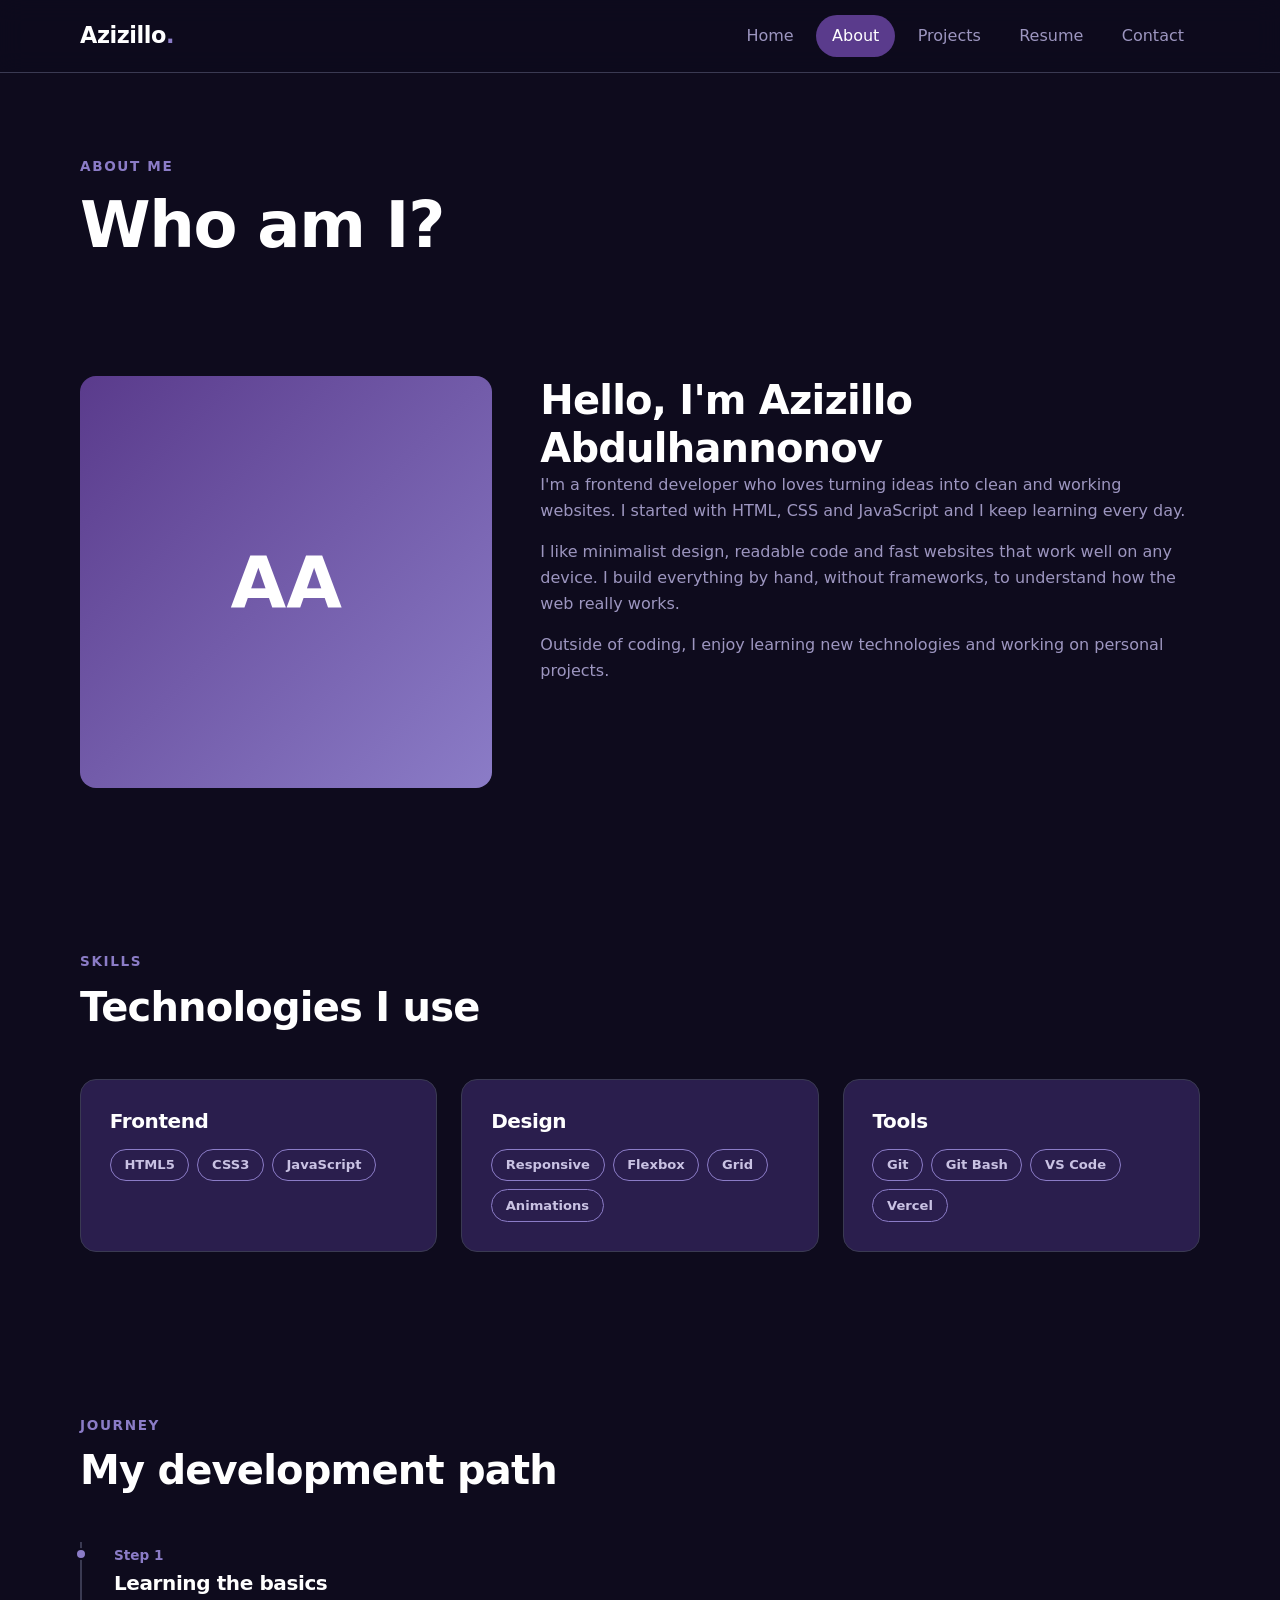
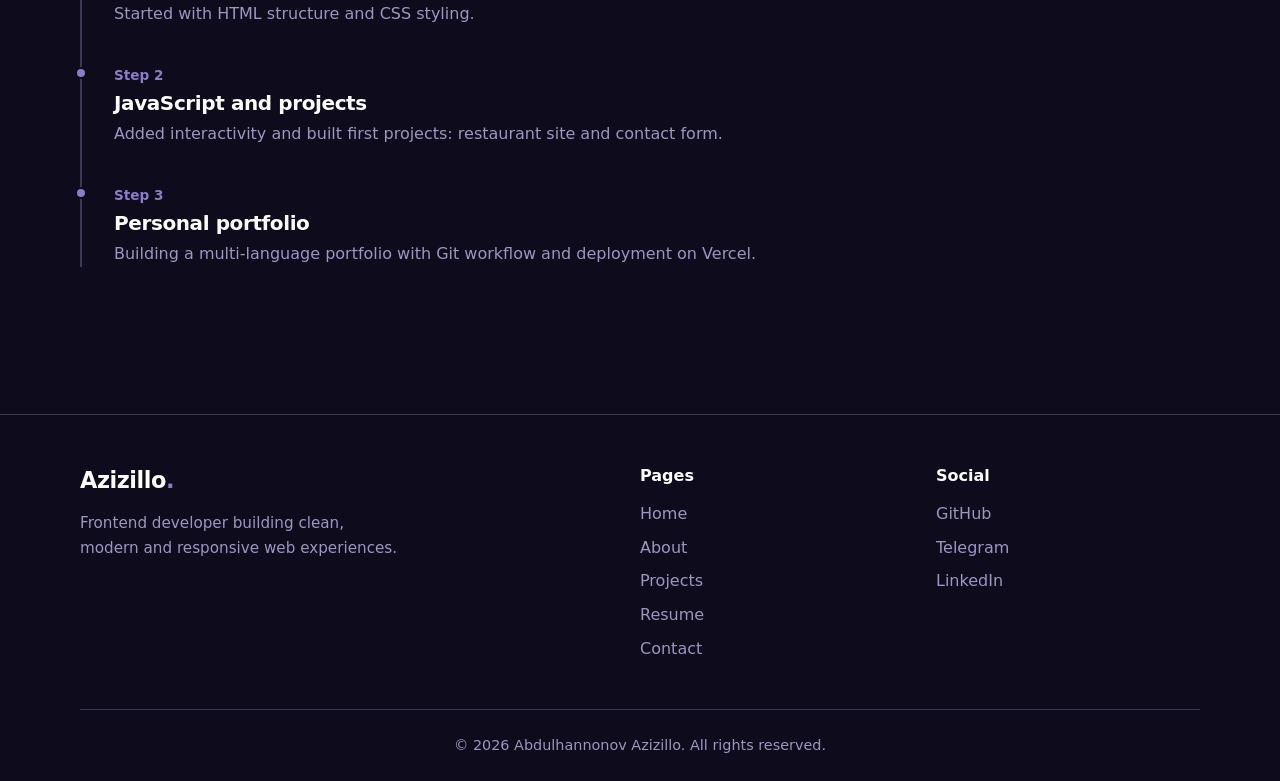
==== about.html @ 7f2ae568 "feat: add design system, header, footer, home and about pages" ====
<!doctype html>
<html lang="en" data-theme="dark">
    <head>
        <meta charset="UTF-8" />
        <meta name="viewport" content="width=device-width, initial-scale=1.0" />
        <meta
            name="description"
            content="About Abdulhannonov Azizillo: skills, technologies and journey."
        />
        <title>About | Azizillo</title>

        <link rel="stylesheet" href="css/style.css" />
        <link rel="stylesheet" href="css/components.css" />
        <link rel="stylesheet" href="css/about.css" />
        <link rel="stylesheet" href="css/responsive.css" />
    </head>
    <body>
        <!-- ===== Header ===== -->
        <header class="header">
            <div class="container header__inner">
                <a href="index.html" class="logo">Azizillo<span>.</span></a>

                <nav class="nav" aria-label="Main navigation">
                    <ul class="nav__list">
                        <li><a href="index.html" class="nav__link">Home</a></li>
                        <li>
                            <a href="about.html" class="nav__link active"
                                >About</a
                            >
                        </li>
                        <li>
                            <a href="projects.html" class="nav__link"
                                >Projects</a
                            >
                        </li>
                        <li>
                            <a href="resume.html" class="nav__link">Resume</a>
                        </li>
                        <li>
                            <a href="contact.html" class="nav__link">Contact</a>
                        </li>
                    </ul>
                </nav>
            </div>
        </header>

        <main>
            <!-- ===== Page title ===== -->
            <section class="page-head">
                <div class="container">
                    <span class="section-label">About me</span>
                    <h1>Who am I?</h1>
                </div>
            </section>

            <!-- ===== Intro ===== -->
            <section class="section">
                <div class="container about__grid">
                    <div class="about__photo" aria-hidden="true">AA</div>

                    <div class="about__content">
                        <h2>Hello, I'm Azizillo Abdulhannonov</h2>
                        <p>
                            I'm a frontend developer who loves turning ideas
                            into clean and working websites. I started with
                            HTML, CSS and JavaScript and I keep learning every
                            day.
                        </p>
                        <p>
                            I like minimalist design, readable code and fast
                            websites that work well on any device. I build
                            everything by hand, without frameworks, to
                            understand how the web really works.
                        </p>
                        <p>
                            Outside of coding, I enjoy learning new technologies
                            and working on personal projects.
                        </p>
                    </div>
                </div>
            </section>

            <!-- ===== Skills ===== -->
            <section class="section">
                <div class="container">
                    <div class="section-head">
                        <span class="section-label">Skills</span>
                        <h2>Technologies I use</h2>
                    </div>

                    <div class="skills__grid">
                        <article class="card">
                            <h3>Frontend</h3>
                            <div class="tags">
                                <span class="tag">HTML5</span>
                                <span class="tag">CSS3</span>
                                <span class="tag">JavaScript</span>
                            </div>
                        </article>

                        <article class="card">
                            <h3>Design</h3>
                            <div class="tags">
                                <span class="tag">Responsive</span>
                                <span class="tag">Flexbox</span>
                                <span class="tag">Grid</span>
                                <span class="tag">Animations</span>
                            </div>
                        </article>

                        <article class="card">
                            <h3>Tools</h3>
                            <div class="tags">
                                <span class="tag">Git</span>
                                <span class="tag">Git Bash</span>
                                <span class="tag">VS Code</span>
                                <span class="tag">Vercel</span>
                            </div>
                        </article>
                    </div>
                </div>
            </section>

            <!-- ===== Journey ===== -->
            <section class="section">
                <div class="container">
                    <div class="section-head">
                        <span class="section-label">Journey</span>
                        <h2>My development path</h2>
                    </div>

                    <div class="timeline">
                        <div class="timeline__item">
                            <span class="timeline__date">Step 1</span>
                            <h3>Learning the basics</h3>
                            <p>Started with HTML structure and CSS styling.</p>
                        </div>

                        <div class="timeline__item">
                            <span class="timeline__date">Step 2</span>
                            <h3>JavaScript and projects</h3>
                            <p>
                                Added interactivity and built first projects:
                                restaurant site and contact form.
                            </p>
                        </div>

                        <div class="timeline__item">
                            <span class="timeline__date">Step 3</span>
                            <h3>Personal portfolio</h3>
                            <p>
                                Building a multi-language portfolio with Git
                                workflow and deployment on Vercel.
                            </p>
                        </div>
                    </div>
                </div>
            </section>
        </main>

        <!-- ===== Footer ===== -->
        <footer class="footer">
            <div class="container">
                <div class="footer__grid">
                    <div class="footer__brand">
                        <a href="index.html" class="logo"
                            >Azizillo<span>.</span></a
                        >
                        <p class="footer__text">
                            Frontend developer building clean, modern and
                            responsive web experiences.
                        </p>
                    </div>

                    <div>
                        <h4 class="footer__title">Pages</h4>
                        <ul class="footer__list">
                            <li><a href="index.html">Home</a></li>
                            <li><a href="about.html">About</a></li>
                            <li><a href="projects.html">Projects</a></li>
                            <li><a href="resume.html">Resume</a></li>
                            <li><a href="contact.html">Contact</a></li>
                        </ul>
                    </div>

                    <div>
                        <h4 class="footer__title">Social</h4>
                        <ul class="footer__list">
                            <li>
                                <a href="#" target="_blank" rel="noopener"
                                    >GitHub</a
                                >
                            </li>
                            <li>
                                <a href="#" target="_blank" rel="noopener"
                                    >Telegram</a
                                >
                            </li>
                            <li>
                                <a href="#" target="_blank" rel="noopener"
                                    >LinkedIn</a
                                >
                            </li>
                        </ul>
                    </div>
                </div>

                <p class="footer__bottom">
                    &copy; 2026 Abdulhannonov Azizillo. All rights reserved.
                </p>
            </div>
        </footer>
    </body>
</html>
---- css/style.css ----
/* ========== Ranglar (Dark rejim - asosiy) ========== */
:root {
    --bg: #0e0b1d;
    --surface: #2a1e4d;
    --primary: #5a3b8c;
    --primary-soft: #8b7cc7;
    --text: #c9c2e3;
    --heading: #ffffff;
    --muted: #9d96c0;
    --border: #3a3a52;
    --header-bg: rgba(14, 11, 29, 0.85);
    --shadow: 0 10px 30px rgba(0, 0, 0, 0.35);

    --radius: 16px;
    --transition: 0.25s ease;
    --font: "Segoe UI", system-ui, -apple-system, Roboto, Arial, sans-serif;
}

/* ========== Light rejim ========== */
[data-theme="light"] {
    --bg: #f6f4fb;
    --surface: #ffffff;
    --text: #3b3555;
    --heading: #1c1530;
    --muted: #5b5575;
    --border: #c9c2e3;
    --header-bg: rgba(246, 244, 251, 0.85);
    --shadow: 0 10px 30px rgba(90, 59, 140, 0.12);
}

/* ========== Reset ========== */
*,
*::before,
*::after {
    box-sizing: border-box;
    margin: 0;
    padding: 0;
}

html {
    scroll-behavior: smooth;
}

body {
    font-family: var(--font);
    background: var(--bg);
    color: var(--text);
    line-height: 1.6;
    overflow-x: hidden;
    transition:
        background var(--transition),
        color var(--transition);
}

img {
    max-width: 100%;
    display: block;
}

a {
    color: inherit;
    text-decoration: none;
}

ul {
    list-style: none;
}

/* ========== Typography ========== */
h1,
h2,
h3 {
    color: var(--heading);
    line-height: 1.2;
    letter-spacing: -0.02em;
}

h1 {
    font-size: clamp(2.4rem, 6vw, 4rem);
    font-weight: 800;
}

h2 {
    font-size: clamp(1.8rem, 4vw, 2.5rem);
    font-weight: 700;
}

h3 {
    font-size: 1.25rem;
    font-weight: 600;
}

/* ========== Layout ========== */
.container {
    width: min(1120px, 100% - 2rem);
    margin-inline: auto;
}

.section {
    padding: 5rem 0;
}
---- css/components.css ----
/* ========== Header ========== */
.header {
    position: sticky;
    top: 0;
    z-index: 100;
    background: var(--header-bg);
    backdrop-filter: blur(12px);
    -webkit-backdrop-filter: blur(12px);
    border-bottom: 1px solid var(--border);
}

.header__inner {
    display: flex;
    align-items: center;
    justify-content: space-between;
    gap: 1.5rem;
    min-height: 72px;
}

.logo {
    font-size: 1.4rem;
    font-weight: 800;
    color: var(--heading);
    letter-spacing: -0.02em;
}

.logo span {
    color: var(--primary-soft);
}

/* ========== Navigation ========== */
.nav__list {
    display: flex;
    gap: 0.4rem;
}

.nav__link {
    display: block;
    padding: 0.5rem 1rem;
    border-radius: 999px;
    font-weight: 500;
    color: var(--muted);
    transition:
        color var(--transition),
        background var(--transition);
}

.nav__link:hover {
    color: var(--heading);
    background: var(--surface);
}

.nav__link.active {
    color: #ffffff;
    background: var(--primary);
}

/* ========== Buttons ========== */
.btn {
    display: inline-block;
    padding: 0.85rem 1.8rem;
    border-radius: 999px;
    font-weight: 600;
    font-size: 1rem;
    border: 2px solid transparent;
    cursor: pointer;
    transition:
        transform var(--transition),
        background var(--transition),
        color var(--transition),
        border-color var(--transition);
}

.btn:hover {
    transform: translateY(-3px);
}

.btn-primary {
    background: var(--primary);
    color: #ffffff;
}

.btn-primary:hover {
    background: var(--primary-soft);
}

.btn-outline {
    background: transparent;
    color: var(--heading);
    border-color: var(--primary-soft);
}

.btn-outline:hover {
    background: var(--primary-soft);
    color: #ffffff;
}

/* ========== Section title ========== */
.section-head {
    margin-bottom: 3rem;
}

.section-label {
    display: inline-block;
    margin-bottom: 0.6rem;
    font-size: 0.85rem;
    font-weight: 700;
    letter-spacing: 0.12em;
    text-transform: uppercase;
    color: var(--primary-soft);
}

.section-text {
    margin-top: 0.8rem;
    max-width: 600px;
    color: var(--muted);
}

/* ========== Card ========== */
.card {
    background: var(--surface);
    border: 1px solid var(--border);
    border-radius: var(--radius);
    padding: 1.8rem;
    transition:
        transform var(--transition),
        box-shadow var(--transition),
        border-color var(--transition);
}

.card:hover {
    transform: translateY(-6px);
    box-shadow: var(--shadow);
    border-color: var(--primary-soft);
}

.card__thumb {
    height: 160px;
    margin-bottom: 1.2rem;
    border-radius: 12px;
    background: linear-gradient(135deg, var(--primary), var(--primary-soft));
}

.card__text {
    margin: 0.6rem 0 1.2rem;
    color: var(--muted);
    font-size: 0.95rem;
}

/* ========== Tags ========== */
.tags {
    display: flex;
    flex-wrap: wrap;
    gap: 0.5rem;
}

.tag {
    padding: 0.3rem 0.85rem;
    font-size: 0.82rem;
    font-weight: 600;
    border-radius: 999px;
    color: var(--text);
    border: 1px solid var(--border);
    background: transparent;
}

.card .tag {
    border-color: var(--primary-soft);
}

/* ========== Footer ========== */
.footer {
    margin-top: 2rem;
    padding: 3rem 0 1.5rem;
    border-top: 1px solid var(--border);
}

.footer__grid {
    display: grid;
    grid-template-columns: 2fr 1fr 1fr;
    gap: 2rem;
}

.footer__text {
    margin-top: 0.8rem;
    max-width: 320px;
    color: var(--muted);
    font-size: 0.95rem;
}

.footer__title {
    margin-bottom: 0.8rem;
    font-size: 1rem;
    color: var(--heading);
}

.footer__list li {
    margin-bottom: 0.5rem;
}

.footer__list a {
    color: var(--muted);
    transition: color var(--transition);
}

.footer__list a:hover {
    color: var(--primary-soft);
}

.footer__bottom {
    margin-top: 2.5rem;
    padding-top: 1.5rem;
    border-top: 1px solid var(--border);
    text-align: center;
    font-size: 0.9rem;
    color: var(--muted);
}
---- css/about.css ----
/* ========== Page title ========== */
.page-head {
    padding: 5rem 0 2rem;
}

/* ========== About intro ========== */
.about__grid {
    display: grid;
    grid-template-columns: 1fr 1.6fr;
    gap: 3rem;
    align-items: start;
}

.about__photo {
    display: flex;
    align-items: center;
    justify-content: center;
    aspect-ratio: 1;
    border-radius: var(--radius);
    font-size: 4.5rem;
    font-weight: 800;
    color: #ffffff;
    background: linear-gradient(135deg, var(--primary), var(--primary-soft));
}

.about__content p {
    margin-bottom: 1rem;
    color: var(--muted);
}

/* ========== Skills ========== */
.skills__grid {
    display: grid;
    grid-template-columns: repeat(3, 1fr);
    gap: 1.5rem;
}

.skills__grid .card .tags {
    margin-top: 1rem;
}

/* ========== Timeline ========== */
.timeline {
    position: relative;
    padding-left: 2rem;
    border-left: 2px solid var(--border);
}

.timeline__item {
    position: relative;
    margin-bottom: 2.2rem;
}

.timeline__item::before {
    content: "";
    position: absolute;
    left: calc(-2rem - 7px);
    top: 0.35rem;
    width: 12px;
    height: 12px;
    border-radius: 50%;
    background: var(--primary-soft);
    border: 2px solid var(--bg);
}

.timeline__date {
    font-size: 0.85rem;
    font-weight: 700;
    color: var(--primary-soft);
}

.timeline__item h3 {
    margin: 0.2rem 0 0.4rem;
}

.timeline__item p {
    color: var(--muted);
}
---- css/responsive.css ----
/* ========== Tablet (<= 900px) ========== */
@media (max-width: 900px) {
    .section {
        padding: 3.5rem 0;
    }

    .hero {
        padding: 3.5rem 0 2.5rem;
    }

    .hero__grid,
    .about__grid {
        grid-template-columns: 1fr;
    }

    .hero__visual {
        order: -1;
    }

    .hero__avatar {
        width: 220px;
        font-size: 3.5rem;
    }

    .about__photo {
        max-width: 260px;
    }

    .featured__grid,
    .skills__grid {
        grid-template-columns: repeat(2, 1fr);
    }

    .footer__grid {
        grid-template-columns: 1fr 1fr;
    }

    .footer__brand {
        grid-column: 1 / -1;
    }
}

/* ========== Mobile (<= 600px) ========== */
@media (max-width: 600px) {
    .header__inner {
        flex-direction: column;
        gap: 0.4rem;
        padding: 0.8rem 0;
    }

    /* Hozircha mobil menyu gorizontal skroll bo'ladi. Burger menyuni 4-modulda qo'shamiz */
    .nav {
        width: 100%;
        overflow-x: auto;
    }

    .nav__list {
        justify-content: center;
        min-width: max-content;
        margin-inline: auto;
    }

    .nav__link {
        padding: 0.45rem 0.8rem;
        font-size: 0.92rem;
    }

    .hero__actions .btn {
        width: 100%;
        text-align: center;
    }

    .featured__grid,
    .skills__grid {
        grid-template-columns: 1fr;
    }

    .footer__grid {
        grid-template-columns: 1fr;
    }

    .cta {
        padding: 2.5rem 1.2rem;
    }
}
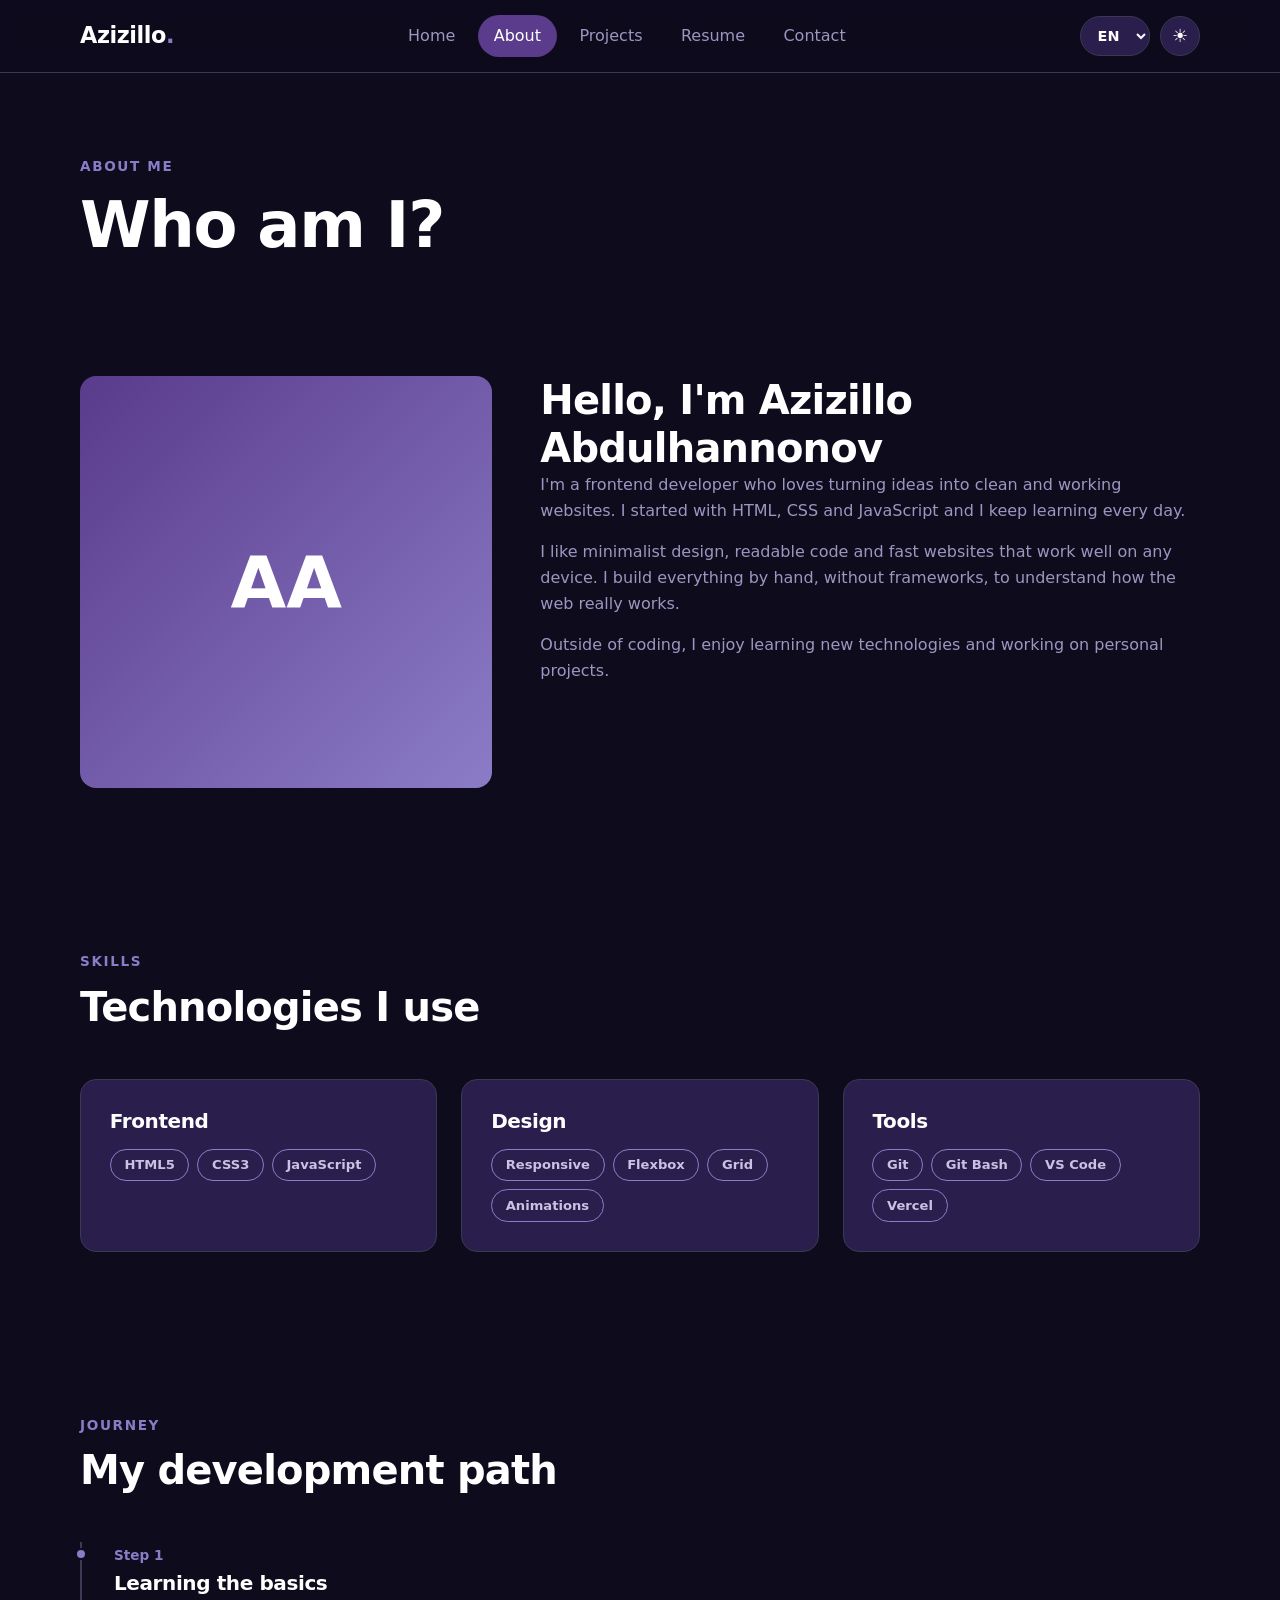
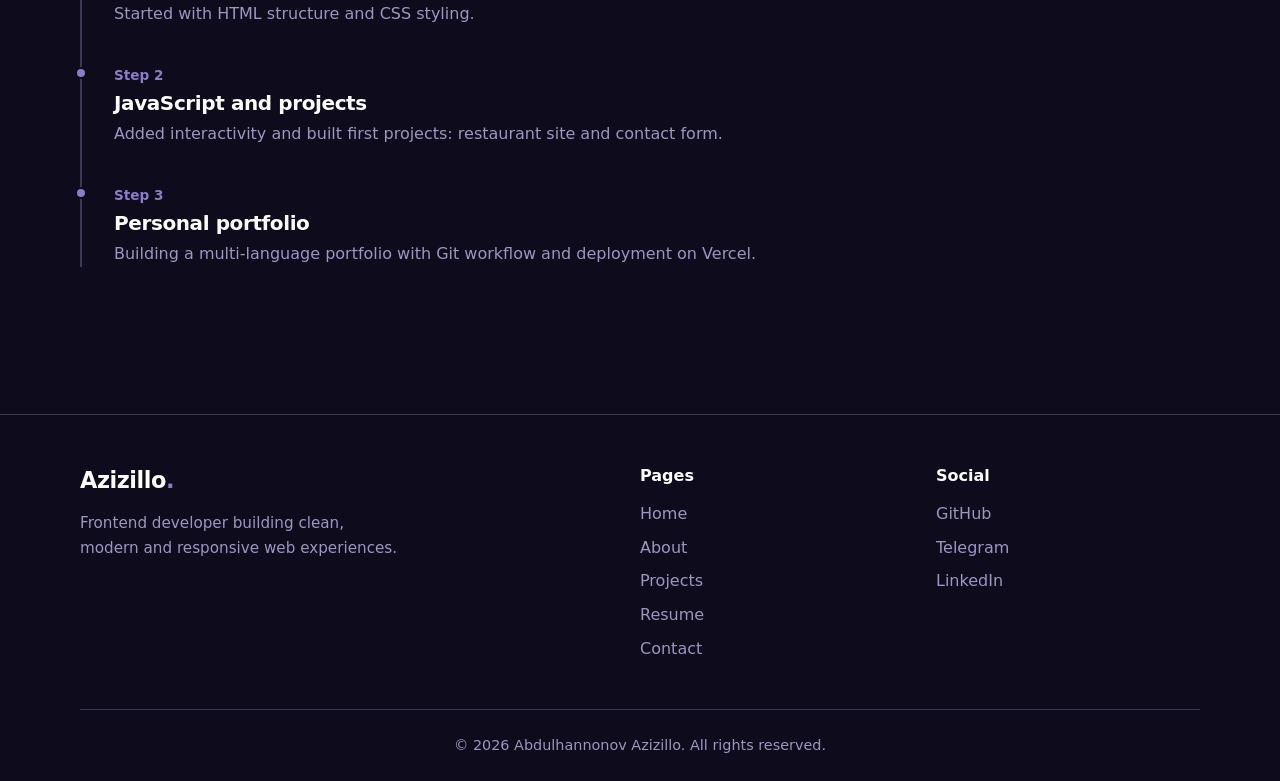
==== commit 1a6e15a9: "feat: add theme toggle, mobile menu, animations, i18n, form validation and telegram api" ====
--- a/about.html
+++ b/about.html
@@ -9,73 +9,40 @@
         />
         <title>About | Azizillo</title>
 
+        <script>
+            try {
+                document.documentElement.classList.add("js");
+                document.documentElement.dataset.theme =
+                    localStorage.getItem("theme") || "dark";
+            } catch (e) {}
+        </script>
+
         <link rel="stylesheet" href="css/style.css" />
         <link rel="stylesheet" href="css/components.css" />
         <link rel="stylesheet" href="css/about.css" />
         <link rel="stylesheet" href="css/responsive.css" />
     </head>
-    <body>
-        <!-- ===== Header ===== -->
-        <header class="header">
-            <div class="container header__inner">
-                <a href="index.html" class="logo">Azizillo<span>.</span></a>
-
-                <nav class="nav" aria-label="Main navigation">
-                    <ul class="nav__list">
-                        <li><a href="index.html" class="nav__link">Home</a></li>
-                        <li>
-                            <a href="about.html" class="nav__link active"
-                                >About</a
-                            >
-                        </li>
-                        <li>
-                            <a href="projects.html" class="nav__link"
-                                >Projects</a
-                            >
-                        </li>
-                        <li>
-                            <a href="resume.html" class="nav__link">Resume</a>
-                        </li>
-                        <li>
-                            <a href="contact.html" class="nav__link">Contact</a>
-                        </li>
-                    </ul>
-                </nav>
-            </div>
-        </header>
+    <body data-title="meta.about">
+        <div id="site-header"></div>
 
         <main>
-            <!-- ===== Page title ===== -->
             <section class="page-head">
                 <div class="container">
-                    <span class="section-label">About me</span>
-                    <h1>Who am I?</h1>
+                    <span class="section-label" data-i18n="about.label"></span>
+                    <h1 data-i18n="about.title"></h1>
                 </div>
             </section>
 
             <!-- ===== Intro ===== -->
             <section class="section">
                 <div class="container about__grid">
-                    <div class="about__photo" aria-hidden="true">AA</div>
+                    <div class="about__photo reveal" aria-hidden="true">AA</div>
 
-                    <div class="about__content">
-                        <h2>Hello, I'm Azizillo Abdulhannonov</h2>
-                        <p>
-                            I'm a frontend developer who loves turning ideas
-                            into clean and working websites. I started with
-                            HTML, CSS and JavaScript and I keep learning every
-                            day.
-                        </p>
-                        <p>
-                            I like minimalist design, readable code and fast
-                            websites that work well on any device. I build
-                            everything by hand, without frameworks, to
-                            understand how the web really works.
-                        </p>
-                        <p>
-                            Outside of coding, I enjoy learning new technologies
-                            and working on personal projects.
-                        </p>
+                    <div class="about__content reveal">
+                        <h2 data-i18n="about.hello"></h2>
+                        <p data-i18n="about.p1"></p>
+                        <p data-i18n="about.p2"></p>
+                        <p data-i18n="about.p3"></p>
                     </div>
                 </div>
             </section>
@@ -83,14 +50,17 @@
             <!-- ===== Skills ===== -->
             <section class="section">
                 <div class="container">
-                    <div class="section-head">
-                        <span class="section-label">Skills</span>
-                        <h2>Technologies I use</h2>
+                    <div class="section-head reveal">
+                        <span
+                            class="section-label"
+                            data-i18n="about.skillsLabel"
+                        ></span>
+                        <h2 data-i18n="about.skillsTitle"></h2>
                     </div>
 
                     <div class="skills__grid">
-                        <article class="card">
-                            <h3>Frontend</h3>
+                        <article class="card reveal">
+                            <h3 data-i18n="about.frontend"></h3>
                             <div class="tags">
                                 <span class="tag">HTML5</span>
                                 <span class="tag">CSS3</span>
@@ -98,8 +68,8 @@
                             </div>
                         </article>
 
-                        <article class="card">
-                            <h3>Design</h3>
+                        <article class="card reveal">
+                            <h3 data-i18n="about.design"></h3>
                             <div class="tags">
                                 <span class="tag">Responsive</span>
                                 <span class="tag">Flexbox</span>
@@ -108,8 +78,8 @@
                             </div>
                         </article>
 
-                        <article class="card">
-                            <h3>Tools</h3>
+                        <article class="card reveal">
+                            <h3 data-i18n="about.tools"></h3>
                             <div class="tags">
                                 <span class="tag">Git</span>
                                 <span class="tag">Git Bash</span>
@@ -124,91 +94,57 @@
             <!-- ===== Journey ===== -->
             <section class="section">
                 <div class="container">
-                    <div class="section-head">
-                        <span class="section-label">Journey</span>
-                        <h2>My development path</h2>
+                    <div class="section-head reveal">
+                        <span
+                            class="section-label"
+                            data-i18n="about.journeyLabel"
+                        ></span>
+                        <h2 data-i18n="about.journeyTitle"></h2>
                     </div>
 
                     <div class="timeline">
-                        <div class="timeline__item">
-                            <span class="timeline__date">Step 1</span>
-                            <h3>Learning the basics</h3>
-                            <p>Started with HTML structure and CSS styling.</p>
+                        <div class="timeline__item reveal">
+                            <span
+                                class="timeline__date"
+                                data-i18n="about.step1"
+                            ></span>
+                            <h3 data-i18n="about.s1t"></h3>
+                            <p data-i18n="about.s1p"></p>
                         </div>
 
-                        <div class="timeline__item">
-                            <span class="timeline__date">Step 2</span>
-                            <h3>JavaScript and projects</h3>
-                            <p>
-                                Added interactivity and built first projects:
-                                restaurant site and contact form.
-                            </p>
+                        <div class="timeline__item reveal">
+                            <span
+                                class="timeline__date"
+                                data-i18n="about.step2"
+                            ></span>
+                            <h3 data-i18n="about.s2t"></h3>
+                            <p data-i18n="about.s2p"></p>
                         </div>
 
-                        <div class="timeline__item">
-                            <span class="timeline__date">Step 3</span>
-                            <h3>Personal portfolio</h3>
-                            <p>
-                                Building a multi-language portfolio with Git
-                                workflow and deployment on Vercel.
-                            </p>
+                        <div class="timeline__item reveal">
+                            <span
+                                class="timeline__date"
+                                data-i18n="about.step3"
+                            ></span>
+                            <h3 data-i18n="about.s3t"></h3>
+                            <p data-i18n="about.s3p"></p>
                         </div>
                     </div>
                 </div>
             </section>
         </main>
 
-        <!-- ===== Footer ===== -->
-        <footer class="footer">
-            <div class="container">
-                <div class="footer__grid">
-                    <div class="footer__brand">
-                        <a href="index.html" class="logo"
-                            >Azizillo<span>.</span></a
-                        >
-                        <p class="footer__text">
-                            Frontend developer building clean, modern and
-                            responsive web experiences.
-                        </p>
-                    </div>
+        <div id="site-footer"></div>
 
-                    <div>
-                        <h4 class="footer__title">Pages</h4>
-                        <ul class="footer__list">
-                            <li><a href="index.html">Home</a></li>
-                            <li><a href="about.html">About</a></li>
-                            <li><a href="projects.html">Projects</a></li>
-                            <li><a href="resume.html">Resume</a></li>
-                            <li><a href="contact.html">Contact</a></li>
-                        </ul>
-                    </div>
-
-                    <div>
-                        <h4 class="footer__title">Social</h4>
-                        <ul class="footer__list">
-                            <li>
-                                <a href="#" target="_blank" rel="noopener"
-                                    >GitHub</a
-                                >
-                            </li>
-                            <li>
-                                <a href="#" target="_blank" rel="noopener"
-                                    >Telegram</a
-                                >
-                            </li>
-                            <li>
-                                <a href="#" target="_blank" rel="noopener"
-                                    >LinkedIn</a
-                                >
-                            </li>
-                        </ul>
-                    </div>
-                </div>
-
-                <p class="footer__bottom">
-                    &copy; 2026 Abdulhannonov Azizillo. All rights reserved.
-                </p>
-            </div>
-        </footer>
+        <script src="js/translations/en.js"></script>
+        <script src="js/translations/ru.js"></script>
+        <script src="js/translations/uz.js"></script>
+        <script src="js/translations/ky.js"></script>
+        <script src="js/navigation.js"></script>
+        <script src="js/projects.js"></script>
+        <script src="js/language.js"></script>
+        <script src="js/main.js"></script>
+        <script src="js/animations.js"></script>
+        <script src="js/contact.js"></script>
     </body>
 </html>
--- a/css/components.css
+++ b/css/components.css
@@ -215,3 +215,143 @@
     font-size: 0.9rem;
     color: var(--muted);
 }
+/* ========== Header tools (Module 4) ========== */
+.header__tools {
+    display: flex;
+    align-items: center;
+    gap: 0.6rem;
+}
+
+.icon-btn {
+    display: inline-flex;
+    align-items: center;
+    justify-content: center;
+    width: 40px;
+    height: 40px;
+    font-size: 1.1rem;
+    color: var(--heading);
+    background: var(--surface);
+    border: 1px solid var(--border);
+    border-radius: 50%;
+    cursor: pointer;
+    transition:
+        border-color var(--transition),
+        background var(--transition);
+}
+
+.icon-btn:hover {
+    border-color: var(--primary-soft);
+}
+
+.lang-select {
+    height: 40px;
+    padding: 0 0.8rem;
+    font: inherit;
+    font-size: 0.9rem;
+    font-weight: 600;
+    color: var(--heading);
+    background: var(--surface);
+    border: 1px solid var(--border);
+    border-radius: 999px;
+    cursor: pointer;
+}
+
+.lang-select:hover,
+.lang-select:focus {
+    outline: none;
+    border-color: var(--primary-soft);
+}
+
+.lang-select option {
+    background: var(--surface);
+    color: var(--heading);
+}
+
+/* Burger tugma (faqat mobilda ko'rinadi) */
+.burger {
+    display: none;
+    flex-direction: column;
+    gap: 4px;
+}
+
+.burger span {
+    display: block;
+    width: 18px;
+    height: 2px;
+    background: var(--heading);
+    border-radius: 2px;
+    transition:
+        transform 0.25s ease,
+        opacity 0.25s ease;
+}
+
+.burger[aria-expanded="true"] span:nth-child(1) {
+    transform: translateY(6px) rotate(45deg);
+}
+
+.burger[aria-expanded="true"] span:nth-child(2) {
+    opacity: 0;
+}
+
+.burger[aria-expanded="true"] span:nth-child(3) {
+    transform: translateY(-6px) rotate(-45deg);
+}
+
+/* Klaviatura bilan yurganda ko'rinadigan fokus */
+.icon-btn:focus-visible,
+.nav__link:focus-visible,
+.btn:focus-visible,
+.logo:focus-visible {
+    outline: 2px solid var(--primary-soft);
+    outline-offset: 2px;
+}
+
+/* Skroll qilganda Header soyasi */
+.header.scrolled {
+    box-shadow: var(--shadow);
+}
+
+/* ========== Animatsiyalar (Module 4) ========== */
+body {
+    animation: pageIn 0.4s ease;
+}
+
+@keyframes pageIn {
+    from {
+        opacity: 0;
+    }
+    to {
+        opacity: 1;
+    }
+}
+
+/* JS ishlagandagina elementlar yashirinadi. JS ishlamasa, kontent ko'rinib turadi */
+.js .reveal:not(.visible) {
+    opacity: 0;
+}
+
+.reveal.visible {
+    animation: fadeUp 0.6s ease backwards;
+}
+
+@keyframes fadeUp {
+    from {
+        opacity: 0;
+        transform: translateY(24px);
+    }
+    to {
+        opacity: 1;
+        transform: none;
+    }
+}
+
+@media (prefers-reduced-motion: reduce) {
+    body,
+    .reveal.visible {
+        animation: none;
+    }
+
+    html {
+        scroll-behavior: auto;
+    }
+}
--- a/css/about.css
+++ b/css/about.css
@@ -1,8 +1,3 @@
-/* ========== Page title ========== */
-.page-head {
-    padding: 5rem 0 2rem;
-}
-
 /* ========== About intro ========== */
 .about__grid {
     display: grid;
@@ -39,7 +34,18 @@
     margin-top: 1rem;
 }
 
-/* ========== Timeline ========== */
+/* ========== Page title (barcha sahifalar uchun) ========== */
+.page-head {
+    padding: 5rem 0 2rem;
+}
+
+.page-head p {
+    margin-top: 0.8rem;
+    max-width: 600px;
+    color: var(--muted);
+}
+
+/* ========== Timeline (About va Resume uchun) ========== */
 .timeline {
     position: relative;
     padding-left: 2rem;
@@ -76,3 +82,9 @@
 .timeline__item p {
     color: var(--muted);
 }
+
+/* ========== Kichik tugma ========== */
+.btn-sm {
+    padding: 0.5rem 1.2rem;
+    font-size: 0.9rem;
+}
--- a/css/responsive.css
+++ b/css/responsive.css
@@ -42,29 +42,6 @@
 
 /* ========== Mobile (<= 600px) ========== */
 @media (max-width: 600px) {
-    .header__inner {
-        flex-direction: column;
-        gap: 0.4rem;
-        padding: 0.8rem 0;
-    }
-
-    /* Hozircha mobil menyu gorizontal skroll bo'ladi. Burger menyuni 4-modulda qo'shamiz */
-    .nav {
-        width: 100%;
-        overflow-x: auto;
-    }
-
-    .nav__list {
-        justify-content: center;
-        min-width: max-content;
-        margin-inline: auto;
-    }
-
-    .nav__link {
-        padding: 0.45rem 0.8rem;
-        font-size: 0.92rem;
-    }
-
     .hero__actions .btn {
         width: 100%;
         text-align: center;
@@ -83,3 +60,67 @@
         padding: 2.5rem 1.2rem;
     }
 }
+/* ========== Module 3: Tablet (<= 900px) ========== */
+@media (max-width: 900px) {
+    .projects__grid {
+        grid-template-columns: repeat(2, 1fr);
+    }
+
+    .resume__grid,
+    .contact__grid {
+        grid-template-columns: 1fr;
+    }
+
+    .page-head {
+        padding: 3.5rem 0 1.5rem;
+    }
+}
+
+/* ========== Module 3: Mobile (<= 600px) ========== */
+@media (max-width: 600px) {
+    .projects__grid {
+        grid-template-columns: 1fr;
+    }
+
+    .form__row {
+        grid-template-columns: 1fr;
+    }
+
+    .form .btn,
+    .resume__actions .btn {
+        width: 100%;
+        text-align: center;
+    }
+}
+/* ========== Module 4: Mobile menu (<= 768px) ========== */
+@media (max-width: 768px) {
+    .burger {
+        display: inline-flex;
+    }
+
+    .nav {
+        position: absolute;
+        top: 100%;
+        left: 0;
+        right: 0;
+        max-height: 0;
+        overflow: hidden;
+        background: var(--bg);
+        transition: max-height 0.3s ease;
+    }
+
+    .nav.open {
+        max-height: 420px;
+        border-bottom: 1px solid var(--border);
+    }
+
+    .nav__list {
+        flex-direction: column;
+        gap: 0.2rem;
+        padding: 1rem;
+    }
+
+    .nav__link {
+        padding: 0.8rem 1rem;
+    }
+}
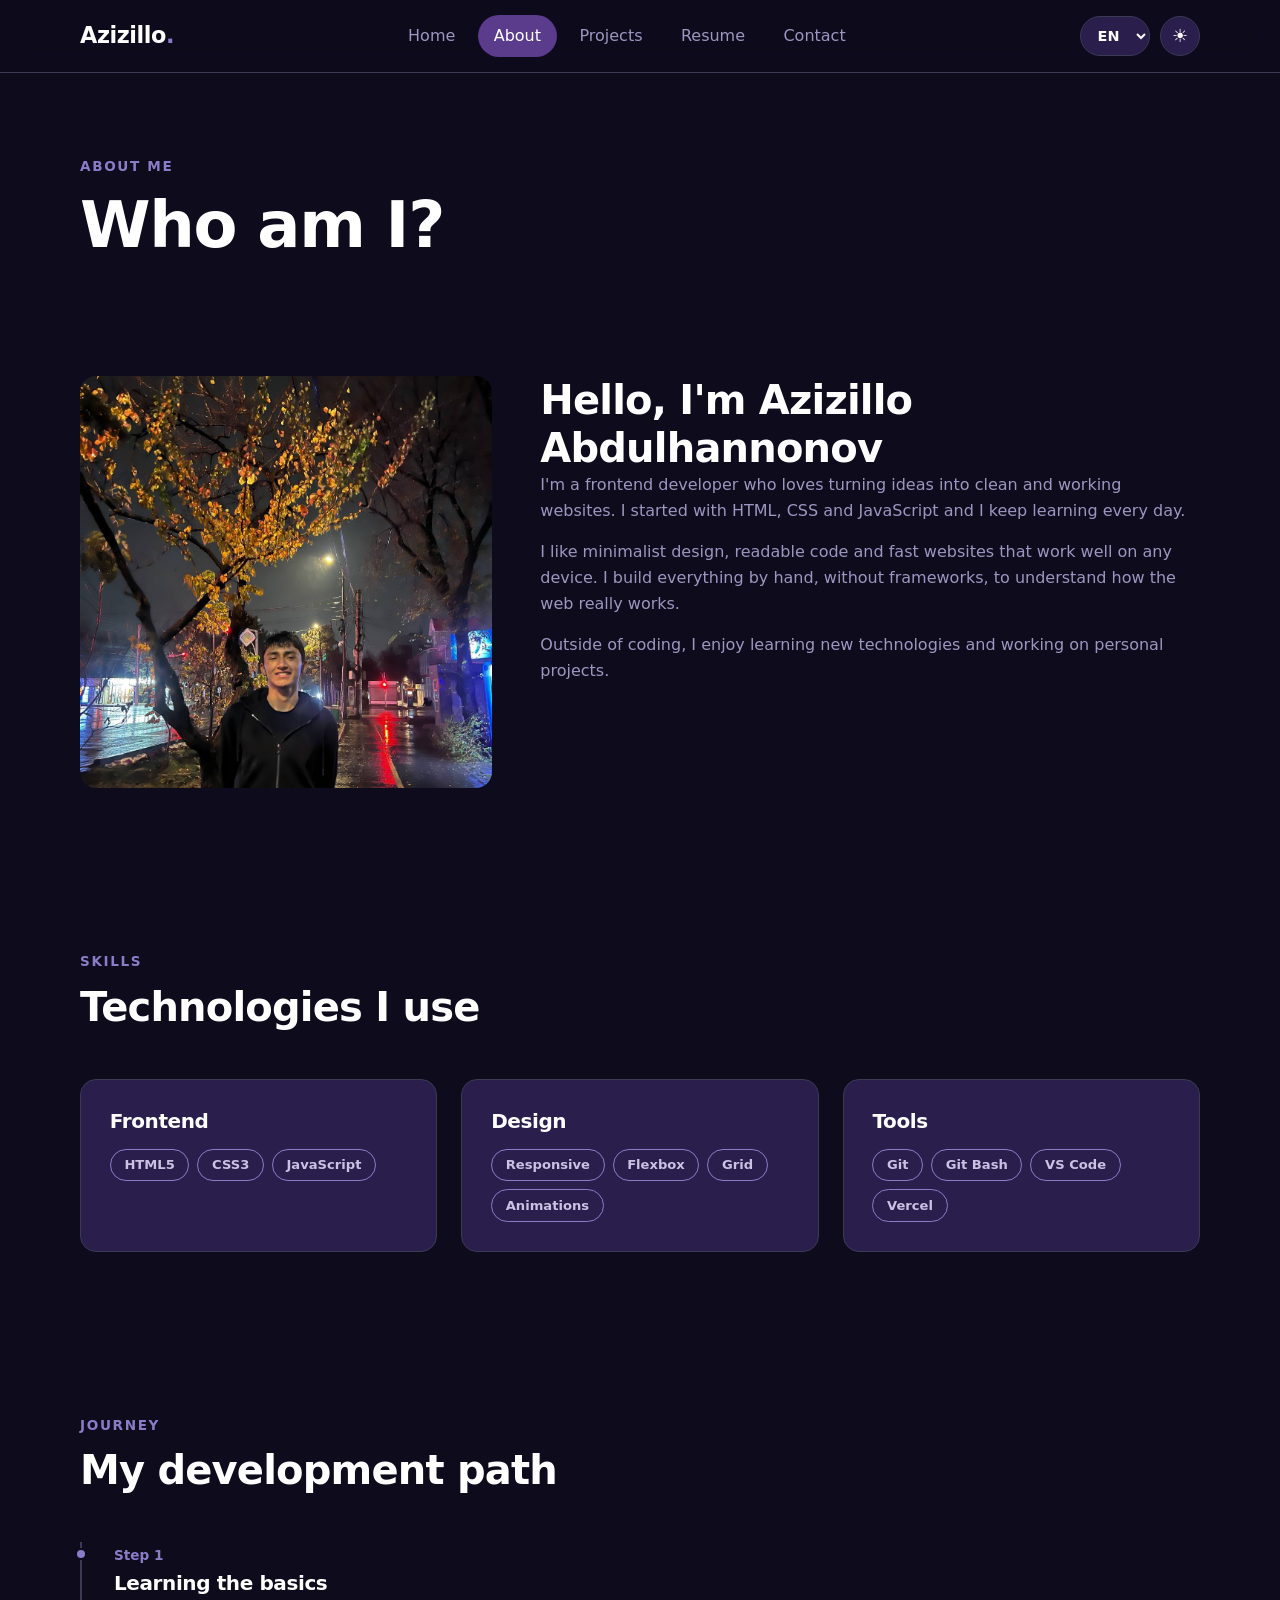
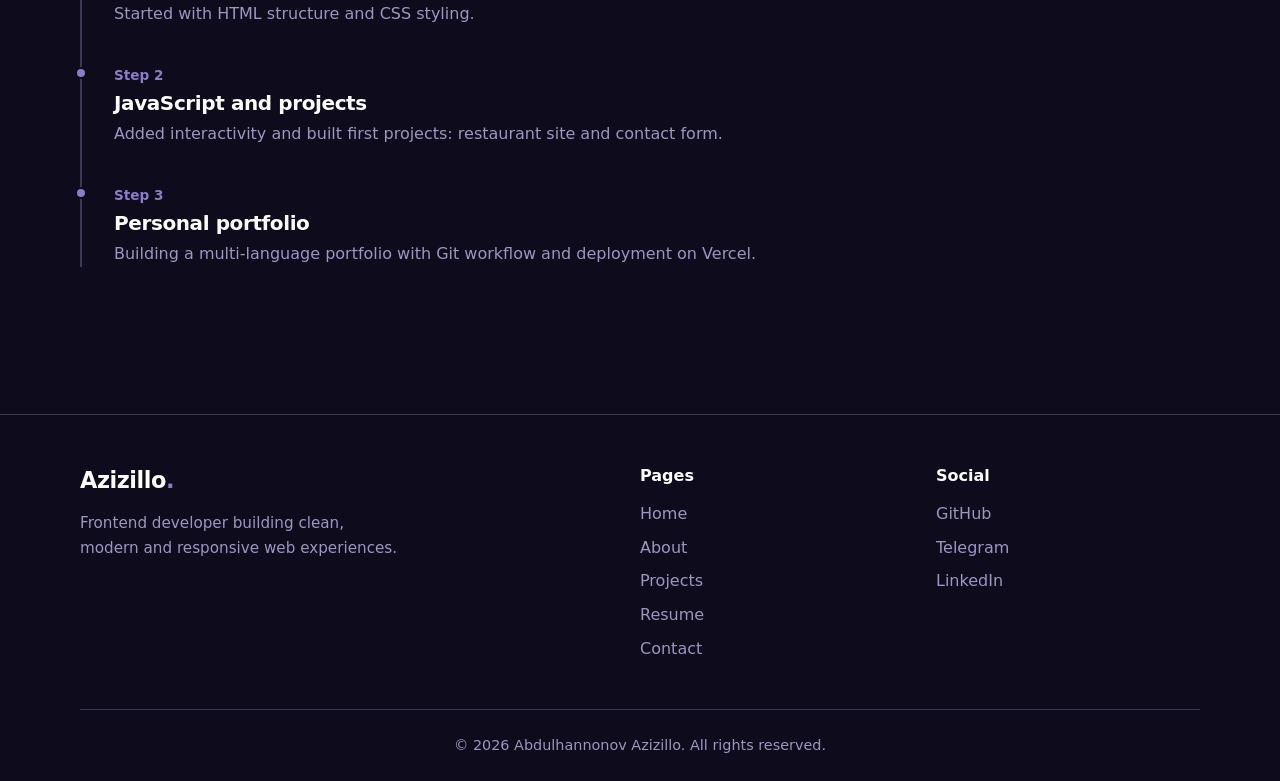
==== commit 47293a3b: "feat: add my photo and school to resume" ====
--- a/about.html
+++ b/about.html
@@ -21,6 +21,7 @@
         <link rel="stylesheet" href="css/components.css" />
         <link rel="stylesheet" href="css/about.css" />
         <link rel="stylesheet" href="css/responsive.css" />
+        <link rel="icon" href="assets/icons/favicon.svg" type="image/svg+xml" />
     </head>
     <body data-title="meta.about">
         <div id="site-header"></div>
@@ -36,7 +37,12 @@
             <!-- ===== Intro ===== -->
             <section class="section">
                 <div class="container about__grid">
-                    <div class="about__photo reveal" aria-hidden="true">AA</div>
+                    <div class="about__photo reveal">
+                        <img
+                            src="assets/images/me.jpg"
+                            alt="Azizillo Abdulhannonov"
+                        />
+                    </div>
 
                     <div class="about__content reveal">
                         <h2 data-i18n="about.hello"></h2>
--- a/css/components.css
+++ b/css/components.css
@@ -355,3 +355,40 @@
         scroll-behavior: auto;
     }
 }
+/* ========== 404 page (Module 5) ========== */
+.notfound {
+    display: flex;
+    flex-direction: column;
+    align-items: center;
+    justify-content: center;
+    min-height: 70vh;
+    padding: 3rem 0;
+    text-align: center;
+}
+
+.notfound__code {
+    font-size: clamp(5rem, 20vw, 10rem);
+    font-weight: 800;
+    line-height: 1;
+    color: var(--primary-soft);
+}
+
+.notfound h1 {
+    margin: 1rem 0 0.8rem;
+    font-size: clamp(1.6rem, 5vw, 2.4rem);
+}
+
+.notfound p {
+    max-width: 420px;
+    margin-bottom: 1.8rem;
+    color: var(--muted);
+}
+/* ========== Project image ========== */
+.card__img {
+    width: 100%;
+    height: 160px;
+    margin-bottom: 1.2rem;
+    object-fit: cover;
+    border-radius: 12px;
+    border: 1px solid var(--border);
+}
--- a/css/about.css
+++ b/css/about.css
@@ -88,3 +88,13 @@
     padding: 0.5rem 1.2rem;
     font-size: 0.9rem;
 }
+/* About rasm */
+.about__photo {
+    overflow: hidden;
+}
+
+.about__photo img {
+    width: 100%;
+    height: 100%;
+    object-fit: cover;
+}
